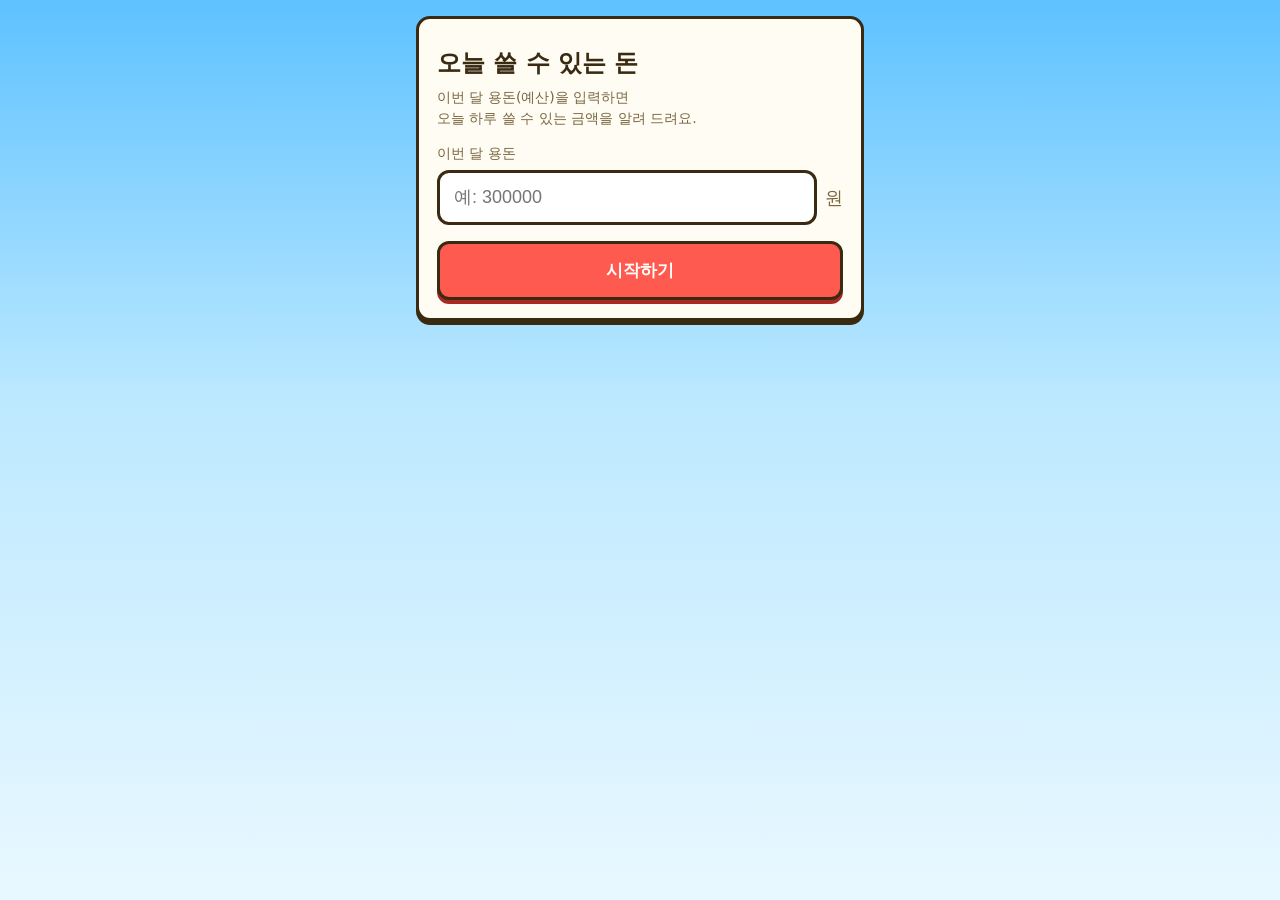
==== index.html @ b4792875 "디자인 테마 3종 추가(neon, fantasy, soft)와 3화면 비교 페이지, 달력 화면 샘플 Co-Authored-By: Claude <noreply@anthropic.co" ====
<!DOCTYPE html>
<html lang="ko">
<head>
  <meta charset="UTF-8">
  <meta name="viewport" content="width=device-width, initial-scale=1">
  <title>오늘 쓸 수 있는 돈</title>
  <link rel="stylesheet" href="style.css">
  <script>
    // 기본은 게임식 디자인(game). 주소 끝에 ?theme=toss | neon | fantasy | soft 를 붙이면 다른 디자인
    // neon / fantasy / soft 는 game.css(구조) 위에 자기 스타일 파일을 한 겹 더 입힌다.
    (function () {
      var t = new URLSearchParams(location.search).get("theme");
      if (t === "toss") return;
      var extra = { neon: 1, fantasy: 1, soft: 1 };
      var root = document.documentElement;
      function addCss(name) {
        var link = document.createElement("link");
        link.rel = "stylesheet";
        link.href = name + ".css";
        document.head.appendChild(link);
      }
      root.classList.add("theme-game");
      addCss("game");
      if (extra[t]) {
        root.classList.add("theme-" + t);
        addCss(t);
      }
    })();
  </script>
</head>
<body>
  <main class="app">

    <!-- 1) 첫 화면: 이번 달 예산 입력 -->
    <section id="setup" class="card" hidden>
      <h1>오늘 쓸 수 있는 돈</h1>
      <p class="hint">이번 달 용돈(예산)을 입력하면<br>오늘 하루 쓸 수 있는 금액을 알려 드려요.</p>
      <form id="budget-form">
        <label for="budget-input">이번 달 용돈</label>
        <div class="input-row">
          <input id="budget-input" type="text" inputmode="numeric" placeholder="예: 300000" autocomplete="off" required>
          <span class="unit">원</span>
        </div>
        <p id="budget-error" class="error" hidden></p>
        <button type="submit" class="primary">시작하기</button>
      </form>
    </section>

    <!-- 2) 메인 화면 -->
    <section id="main" hidden>
      <header class="top">
        <span id="today-label"></span>
        <button id="reset-budget" class="link" type="button">예산 다시 설정</button>
      </header>

      <div id="tab-today" class="tab-panel">
      <div class="card hero">
        <!-- 게임식 디자인에서만 보이는 캐릭터·말풍선 -->
        <div class="g-only g-npc" aria-hidden="true">
          <div class="g-face">
            <svg viewBox="0 0 60 60">
              <ellipse cx="20" cy="56" rx="8" ry="4" fill="#3a2a12"/>
              <ellipse cx="40" cy="56" rx="8" ry="4" fill="#3a2a12"/>
              <circle cx="30" cy="31" r="25" fill="#ff9a3c" stroke="#3a2a12" stroke-width="3"/>
              <circle cx="16" cy="38" r="4" fill="#ff6f61" opacity=".6"/>
              <circle cx="44" cy="38" r="4" fill="#ff6f61" opacity=".6"/>
              <ellipse class="g-eye" cx="22" cy="28" rx="3.2" ry="4.6" fill="#3a2a12"/>
              <ellipse class="g-eye" cx="38" cy="28" rx="3.2" ry="4.6" fill="#3a2a12"/>
              <circle cx="23" cy="26.5" r="1.2" fill="#fff"/>
              <circle cx="39" cy="26.5" r="1.2" fill="#fff"/>
              <g class="g-mouth m-ok"><path d="M22 40 Q30 49 38 40" fill="none" stroke="#3a2a12" stroke-width="3" stroke-linecap="round"/></g>
              <g class="g-mouth m-warn"><path d="M23 44 Q30 40 37 44" fill="none" stroke="#3a2a12" stroke-width="3" stroke-linecap="round"/><path d="M48 14 q3 4 0 7 q-3 -3 0 -7" fill="#6ecbff" stroke="#3a2a12" stroke-width="1.5"/></g>
              <g class="g-mouth m-bad"><path d="M23 46 Q30 38 37 46" fill="none" stroke="#3a2a12" stroke-width="3" stroke-linecap="round"/><path class="g-tear" d="M20 34 q3 5 0 8 q-3 -3 0 -8" fill="#6ecbff" stroke="#3a2a12" stroke-width="1.5"/></g>
            </svg>
          </div>
          <div id="g-bubble" class="g-bubble"></div>
        </div>
        <p class="hero-title">오늘 쓸 수 있는 돈</p>
        <p id="today-left" class="hero-amount">0원</p>
        <div id="bar" class="bar" role="progressbar" aria-label="오늘 한도 사용률" aria-valuemin="0" aria-valuemax="100" aria-valuenow="0">
          <div id="bar-fill" class="bar-fill"></div>
        </div>
        <div id="g-coins" class="g-only g-coins" aria-hidden="true"></div>
        <p id="bar-label" class="bar-label"></p>
        <p id="today-status" class="hero-status"></p>
        <div class="g-only g-course" aria-hidden="true">
          <p id="g-course-text" class="g-course-text"></p>
          <div class="g-road">
            <div id="g-done" class="g-done"></div>
            <div id="g-walker" class="g-walker">
              <svg viewBox="0 0 60 60"><circle cx="30" cy="32" r="24" fill="#ff9a3c" stroke="#3a2a12" stroke-width="5"/><circle cx="22" cy="28" r="4" fill="#3a2a12"/><circle cx="38" cy="28" r="4" fill="#3a2a12"/></svg>
            </div>
            <span class="g-flag">🚩</span>
          </div>
        </div>
      </div>

      <div class="card summary">
        <div><span>오늘 한도</span><strong id="today-limit">0원</strong></div>
        <div><span>오늘 쓴 돈</span><strong id="today-spent">0원</strong></div>
        <div><span>이번 달 남은 예산</span><strong id="month-left">0원</strong></div>
        <div><span>남은 일수(오늘 포함)</span><strong id="days-left">0일</strong></div>
      </div>

      <form id="expense-form" class="card">
        <h2 id="form-title">지출 기록하기</h2>
        <label for="expense-amount">금액</label>
        <div class="input-row">
          <input id="expense-amount" type="text" inputmode="numeric" placeholder="예: 4500" autocomplete="off" required>
          <span class="unit">원</span>
        </div>
        <label for="expense-category">카테고리</label>
        <select id="expense-category"></select>
        <label for="expense-memo">메모 (선택)</label>
        <input id="expense-memo" type="text" maxlength="30" placeholder="예: 점심 김밥" autocomplete="off">
        <label for="expense-date">날짜</label>
        <input id="expense-date" type="date" required>
        <p id="expense-error" class="error" hidden></p>
        <button id="expense-submit" type="submit" class="primary">추가</button>
        <button id="edit-cancel" type="button" class="secondary" hidden>수정 취소</button>
      </form>
      </div>

      <div id="tab-history" class="tab-panel" hidden>
      <div class="card">
        <h2>이번 달 지출</h2>
        <ul id="expense-list" class="list"></ul>
        <p id="empty-msg" class="hint">아직 기록한 지출이 없어요.</p>
      </div>
      </div>

      <div id="tab-stats" class="tab-panel" hidden>
      <div class="card" id="stats-card">
        <h2>이번 달 통계</h2>
        <p id="stats-empty" class="hint">지출을 기록하면 통계가 나와요.</p>
        <div id="stats-body">
          <div class="stats-top">
            <div><span>총 지출</span><strong id="stat-total">0원</strong></div>
            <div><span>하루 평균</span><strong id="stat-average">0원</strong></div>
            <div><span>가장 많이 쓴 날</span><strong id="stat-maxday">-</strong></div>
          </div>
          <h3>카테고리별</h3>
          <ul id="cat-stats" class="cat-list"></ul>
          <h3>일별 지출</h3>
          <div id="day-chart" class="day-chart"></div>
          <div id="day-axis" class="day-axis"><span>1일</span><span id="axis-mid"></span><span id="axis-last"></span></div>
        </div>
      </div>
      </div>

      <nav class="tabbar" aria-label="화면 이동">
        <button type="button" class="tab on" data-tab="today">오늘</button>
        <button type="button" class="tab" data-tab="history">내역</button>
        <button type="button" class="tab" data-tab="stats">통계</button>
      </nav>
    </section>

  </main>
  <script src="app.js"></script>
</body>
</html>
---- style.css ----
:root {
  --bg: #f3f5f9;
  --card: #ffffff;
  --text: #1c2430;
  --muted: #6b7686;
  --primary: #2563eb;
  --ok: #16a34a;
  --warn: #d97706;
  --bad: #dc2626;
  --line: #e3e8ef;
}

* { box-sizing: border-box; }

body {
  margin: 0;
  background: var(--bg);
  color: var(--text);
  font-family: "Malgun Gothic", "Apple SD Gothic Neo", system-ui, sans-serif;
  line-height: 1.5;
}

.app {
  max-width: 480px;
  margin: 0 auto;
  padding: 16px 16px 40px;
}

[hidden] { display: none !important; }

.card {
  background: var(--card);
  border-radius: 16px;
  padding: 18px;
  margin-bottom: 14px;
  box-shadow: 0 1px 3px rgba(20, 30, 50, 0.08);
}

h1 { font-size: 24px; margin: 8px 0 6px; }
h2 { font-size: 16px; margin: 0 0 12px; }

.hint { color: var(--muted); font-size: 14px; margin: 0 0 14px; }

label {
  display: block;
  font-size: 14px;
  color: var(--muted);
  margin: 12px 0 6px;
}

input {
  width: 100%;
  padding: 14px;
  font-size: 18px;
  border: 1px solid var(--line);
  border-radius: 12px;
  background: #fff;
  color: var(--text);
}

select {
  width: 100%;
  padding: 14px;
  font-size: 18px;
  font-family: inherit;
  border: 1px solid var(--line);
  border-radius: 12px;
  background: #fff;
  color: var(--text);
}

input:focus, select:focus { outline: 2px solid var(--primary); border-color: transparent; }

.input-row { display: flex; align-items: center; gap: 8px; }
.unit { font-size: 18px; color: var(--muted); }

button { font-family: inherit; cursor: pointer; }

button.primary {
  width: 100%;
  margin-top: 16px;
  padding: 15px;
  font-size: 17px;
  font-weight: 700;
  color: #fff;
  background: var(--primary);
  border: 0;
  border-radius: 12px;
}

button.primary:active { opacity: 0.85; }

button.link {
  background: none;
  border: 0;
  padding: 4px;
  color: var(--primary);
  font-size: 14px;
}

.error { color: var(--bad); font-size: 14px; margin: 10px 0 0; }

.top {
  display: flex;
  justify-content: space-between;
  align-items: center;
  padding: 4px 4px 12px;
  color: var(--muted);
  font-size: 14px;
}

.hero { text-align: center; padding: 26px 18px; }
.hero-title { margin: 0; color: var(--muted); font-size: 15px; }
.hero-amount { margin: 6px 0; font-size: 46px; font-weight: 800; letter-spacing: -1px; }
.hero-status { margin: 0; font-size: 14px; color: var(--muted); }
.bar {
  height: 12px;
  margin: 14px 4px 6px;
  background: var(--line);
  border-radius: 999px;
  overflow: hidden;
}
.bar-fill {
  height: 100%;
  width: 0;
  border-radius: 999px;
  background: var(--ok);
  transition: width 0.4s ease, background-color 0.4s ease;
}
.hero.warn .bar-fill { background: var(--warn); }
.hero.bad .bar-fill { background: var(--bad); }
.bar-label { margin: 0 0 6px; font-size: 13px; color: var(--muted); }
.hero.ok .hero-amount { color: var(--ok); }
.hero.warn .hero-amount { color: var(--warn); }
.hero.bad .hero-amount { color: var(--bad); }

.summary { display: grid; grid-template-columns: 1fr 1fr; gap: 14px 10px; }
.summary span { display: block; font-size: 12px; color: var(--muted); }
.summary strong { font-size: 17px; }

button.secondary {
  width: 100%;
  margin-top: 10px;
  padding: 13px;
  font-size: 16px;
  color: var(--muted);
  background: #fff;
  border: 1px solid var(--line);
  border-radius: 12px;
}

.list { list-style: none; margin: 0; padding: 0; }
.list li {
  display: flex;
  justify-content: space-between;
  align-items: center;
  gap: 10px;
  padding: 12px 2px;
  border-bottom: 1px solid var(--line);
  font-size: 15px;
}
.list li:last-child { border-bottom: 0; }
.list .info { min-width: 0; }
.list .date { color: var(--muted); margin-right: 8px; }
.list .tag {
  display: inline-block;
  padding: 1px 8px;
  font-size: 12px;
  color: var(--primary);
  background: #e8efff;
  border-radius: 999px;
}
.list .memo {
  color: var(--muted);
  font-size: 13px;
  overflow: hidden;
  text-overflow: ellipsis;
  white-space: nowrap;
}
.list .right { text-align: right; flex-shrink: 0; }
.list .actions { margin-top: 4px; }
.list .actions button {
  background: none;
  border: 0;
  padding: 2px 6px;
  font-size: 13px;
  color: var(--primary);
}
.list .actions button.danger { color: var(--bad); }
li.editing { background: #fff8e6; border-radius: 8px; }

/* 이번 달 통계 */
h3 { font-size: 14px; color: var(--muted); margin: 18px 0 8px; font-weight: 600; }

.stats-top { display: grid; grid-template-columns: 1fr 1fr 1.5fr; gap: 8px; }
.stats-top span { display: block; font-size: 12px; color: var(--muted); }
.stats-top strong { font-size: 14px; white-space: nowrap; }

.cat-list { list-style: none; margin: 0; padding: 0; }
.cat-list li { margin-bottom: 10px; }
.cat-row { display: flex; justify-content: space-between; font-size: 14px; margin-bottom: 4px; }
.cat-row .pct { color: var(--muted); margin-left: 6px; font-size: 12px; }
.cat-track { height: 8px; background: var(--line); border-radius: 999px; overflow: hidden; }
.cat-fill { height: 100%; background: var(--primary); border-radius: 999px; }

.day-chart {
  display: flex;
  align-items: flex-end;
  gap: 2px;
  height: 110px;
  padding-top: 6px;
}
.day-bar {
  flex: 1;
  min-height: 3px;
  background: #bcd0fb;
  border-radius: 3px 3px 0 0;
}
.day-bar.zero { background: var(--line); }
.day-bar.today { background: var(--primary); }
.day-axis { display: flex; justify-content: space-between; font-size: 11px; color: var(--muted); margin-top: 4px; }

/* 게임식 디자인 전용 요소는 기본(토스식)에서 숨김 (game.css 에서 보이게 함) */
.g-only { display: none; }

/* 하단 탭 (오늘 / 내역 / 통계) */
.app { padding-bottom: 96px; }
.tabbar {
  position: fixed;
  left: 0;
  right: 0;
  bottom: 0;
  z-index: 10;
  display: flex;
  max-width: 480px;
  margin: 0 auto;
  background: #fff;
  border-top: 1px solid var(--line);
  padding-bottom: env(safe-area-inset-bottom);
}
.tab {
  flex: 1;
  padding: 16px 0;
  font-size: 16px;
  font-weight: 600;
  color: var(--muted);
  background: none;
  border: 0;
  border-top: 3px solid transparent;
}
.tab.on { color: var(--primary); border-top-color: var(--primary); }
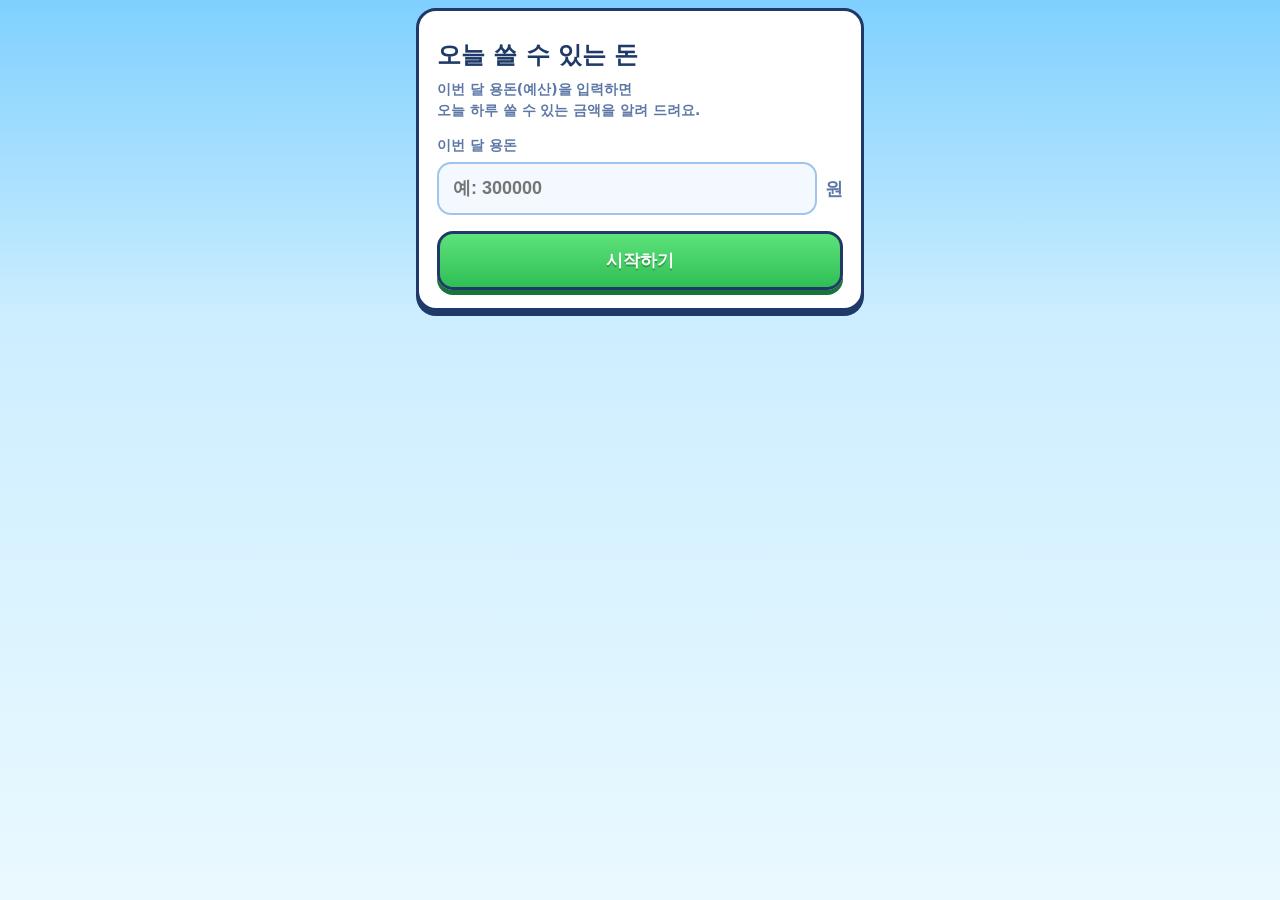
==== commit bb88fd85: "모험가 장면 디자인(adventure) 추가: Kenney CC0 캐릭터·배경, 게임 HUD, 아래에서 올라오는 지출 입력창, 기본 디자인으로 설정 Co-Authored-By: C" ====
--- a/index.html
+++ b/index.html
@@ -18,6 +18,12 @@
         link.rel = "stylesheet";
         link.href = name + ".css";
         document.head.appendChild(link);
+      }
+      // adventure: 장면(캐릭터가 달리는 초원)과 하단 입력창이 있는 게임 화면 디자인. 단독으로 쓰는 스타일 파일.
+      if (t === "adventure" || !t) {
+        root.classList.add("theme-adventure");
+        addCss("adventure");
+        return;
       }
       root.classList.add("theme-game");
       addCss("game");
@@ -54,6 +60,24 @@
       </header>
 
       <div id="tab-today" class="tab-panel">
+      <!-- adventure 디자인 전용: 캐릭터가 달리는 장면 (다른 디자인에서는 숨김) -->
+      <div id="a-scene" class="a-only a-scene">
+        <div class="a-hud">
+          <span id="a-date" class="a-pill"></span>
+          <span id="a-days" class="a-pill"></span>
+          <span id="a-month" class="a-pill a-pill-coin"></span>
+        </div>
+        <p id="a-label" class="a-label">오늘 쓸 수 있는 돈</p>
+        <p id="a-amount" class="a-amount">0원</p>
+        <div id="a-coins" class="a-coins" aria-hidden="true"></div>
+        <img id="a-hero" class="a-hero" alt="" src="assets/hero/character_maleAdventurer_idle.png">
+        <div id="a-bubble" class="a-bubble"></div>
+        <div class="a-course" aria-hidden="true">
+          <span id="a-course-text" class="a-course-text"></span>
+          <div class="a-track"><i id="a-track-fill"></i><img id="a-track-hero" alt="" src="assets/hero/character_maleAdventurer_idle.png"><b class="a-flag">🚩</b></div>
+        </div>
+        <div class="a-vignette"></div>
+      </div>
       <div class="card hero">
         <!-- 게임식 디자인에서만 보이는 캐릭터·말풍선 -->
         <div class="g-only g-npc" aria-hidden="true">
@@ -102,7 +126,10 @@
         <div><span>남은 일수(오늘 포함)</span><strong id="days-left">0일</strong></div>
       </div>
 
+      <button id="a-fab" type="button" class="a-only a-fab">＋ 지출 기록하기</button>
+      <div id="a-backdrop" class="a-only a-backdrop"></div>
       <form id="expense-form" class="card">
+        <button id="sheet-close" type="button" class="a-only a-close" aria-label="닫기">×</button>
         <h2 id="form-title">지출 기록하기</h2>
         <label for="expense-amount">금액</label>
         <div class="input-row">
--- a/style.css
+++ b/style.css
@@ -222,6 +222,7 @@
 
 /* 게임식 디자인 전용 요소는 기본(토스식)에서 숨김 (game.css 에서 보이게 함) */
 .g-only { display: none; }
+.a-only { display: none; }
 
 /* 하단 탭 (오늘 / 내역 / 통계) */
 .app { padding-bottom: 96px; }
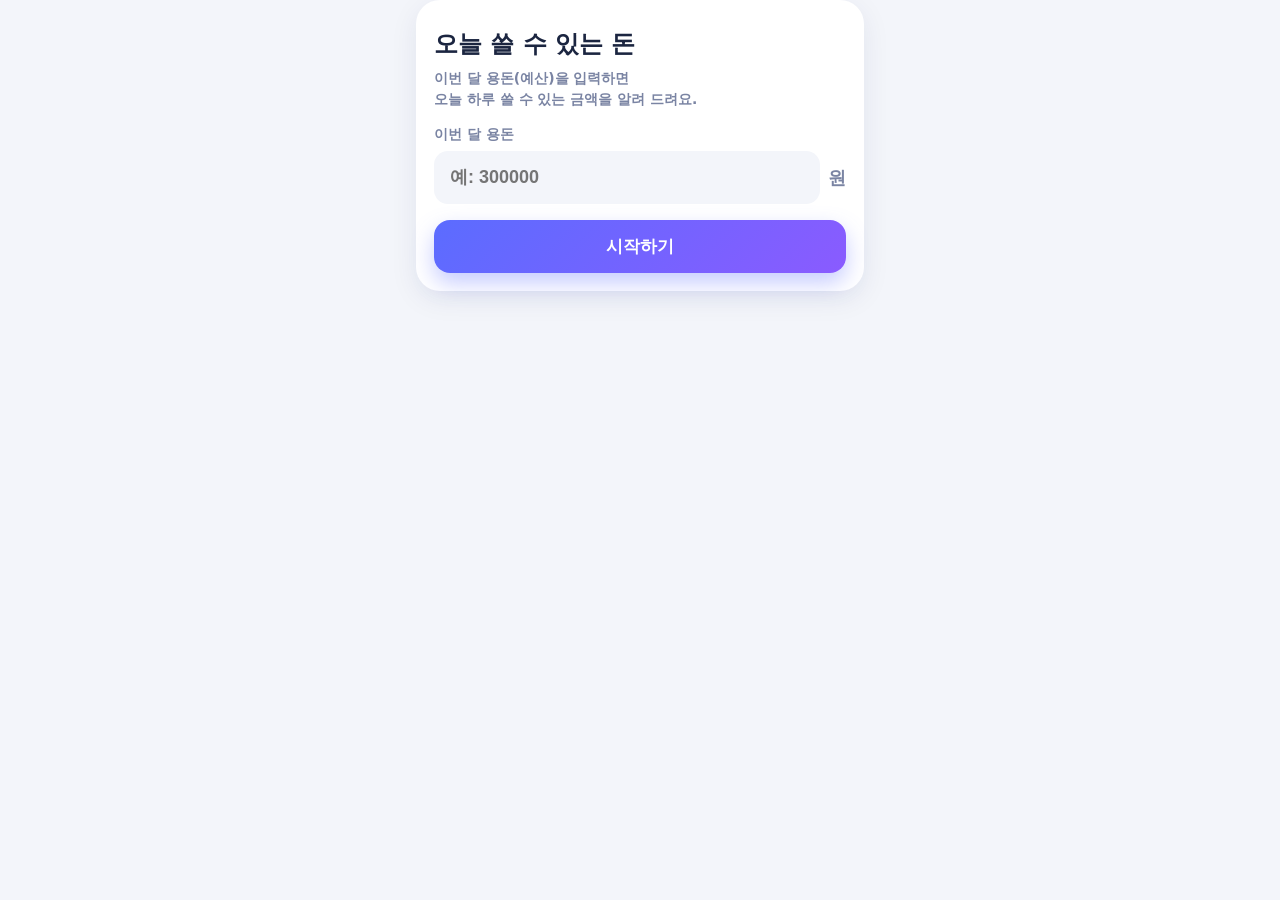
==== commit e7390f18: "차분한 디자인(calm)을 기본으로: 요소를 줄이고 숫자 하나에 시선이 가도록 정리 Co-Authored-By: Claude <noreply@anthropic.com>" ====
--- a/index.html
+++ b/index.html
@@ -20,7 +20,14 @@
         document.head.appendChild(link);
       }
       // adventure: 장면(캐릭터가 달리는 초원)과 하단 입력창이 있는 게임 화면 디자인. 단독으로 쓰는 스타일 파일.
-      if (t === "adventure" || !t) {
+      // calm: adventure 와 같은 장면을 더 차분하고 정돈된 모습으로 덮어쓴 버전 (기본 디자인)
+      if (t === "calm" || !t) {
+        root.classList.add("theme-adventure", "theme-calm");
+        addCss("adventure");
+        addCss("calm");
+        return;
+      }
+      if (t === "adventure") {
         root.classList.add("theme-adventure");
         addCss("adventure");
         return;
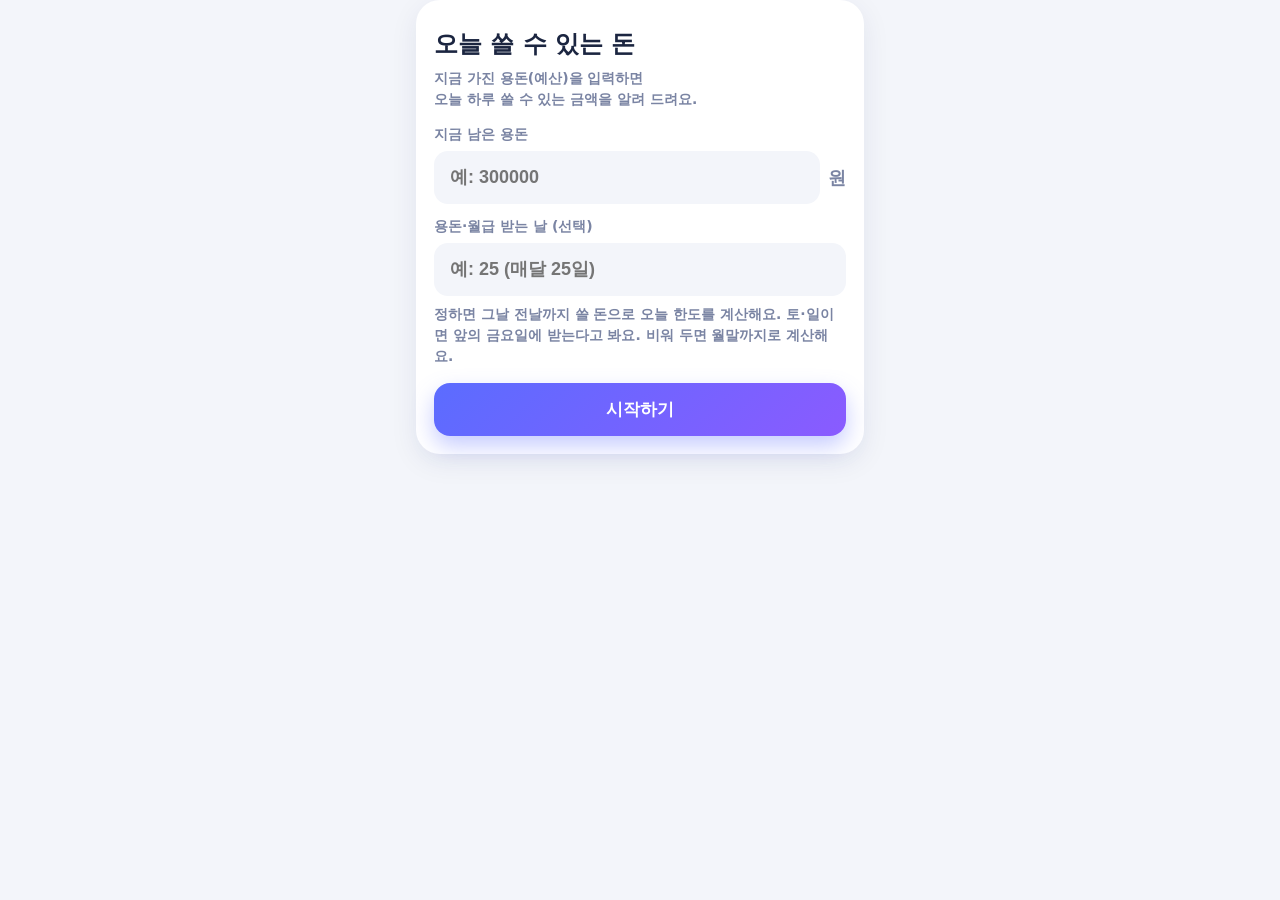
==== commit d1ed2e00: "용돈일 스토리: 캐릭터가 보물상자(용돈일)를 향해 달림, 용돈일 입력, 용돈일 기준 한도 계산과 도착 안내 Co-Authored-By: Claude <noreply@anthropi" ====
--- a/index.html
+++ b/index.html
@@ -4,7 +4,8 @@
   <meta charset="UTF-8">
   <meta name="viewport" content="width=device-width, initial-scale=1">
   <title>오늘 쓸 수 있는 돈</title>
-  <link rel="stylesheet" href="style.css">
+  <link rel="stylesheet" href="style.css?v=20261127e">
+  <script>window.APP_VERSION = "20261127e";</script>
   <script>
     // 기본은 게임식 디자인(game). 주소 끝에 ?theme=toss | neon | fantasy | soft 를 붙이면 다른 디자인
     // neon / fantasy / soft 는 game.css(구조) 위에 자기 스타일 파일을 한 겹 더 입힌다.
@@ -16,7 +17,7 @@
       function addCss(name) {
         var link = document.createElement("link");
         link.rel = "stylesheet";
-        link.href = name + ".css";
+        link.href = name + ".css?v=" + window.APP_VERSION;
         document.head.appendChild(link);
       }
       // adventure: 장면(캐릭터가 달리는 초원)과 하단 입력창이 있는 게임 화면 디자인. 단독으로 쓰는 스타일 파일.
@@ -47,13 +48,17 @@
     <!-- 1) 첫 화면: 이번 달 예산 입력 -->
     <section id="setup" class="card" hidden>
       <h1>오늘 쓸 수 있는 돈</h1>
-      <p class="hint">이번 달 용돈(예산)을 입력하면<br>오늘 하루 쓸 수 있는 금액을 알려 드려요.</p>
+      <p id="setup-note" class="setup-note" hidden>🎉 용돈이 들어오는 날이에요! 새 용돈을 입력해 주세요.</p>
+      <p class="hint">지금 가진 용돈(예산)을 입력하면<br>오늘 하루 쓸 수 있는 금액을 알려 드려요.</p>
       <form id="budget-form">
-        <label for="budget-input">이번 달 용돈</label>
+        <label for="budget-input">지금 남은 용돈</label>
         <div class="input-row">
           <input id="budget-input" type="text" inputmode="numeric" placeholder="예: 300000" autocomplete="off" required>
           <span class="unit">원</span>
         </div>
+        <label for="payday-input">용돈·월급 받는 날 (선택)</label>
+        <input id="payday-input" type="number" inputmode="numeric" min="1" max="31" placeholder="예: 25 (매달 25일)">
+        <p class="hint" style="margin:8px 0 0">정하면 그날 전날까지 쓸 돈으로 오늘 한도를 계산해요. 토·일이면 앞의 금요일에 받는다고 봐요. 비워 두면 월말까지로 계산해요.</p>
         <p id="budget-error" class="error" hidden></p>
         <button type="submit" class="primary">시작하기</button>
       </form>
@@ -69,6 +74,21 @@
       <div id="tab-today" class="tab-panel">
       <!-- adventure 디자인 전용: 캐릭터가 달리는 장면 (다른 디자인에서는 숨김) -->
       <div id="a-scene" class="a-only a-scene">
+        <!-- 겹겹이 다른 속도로 흘러가는 배경 (calm 디자인에서만 보임) -->
+        <div class="a-layers" aria-hidden="true">
+          <i class="ly ly-sun"></i>
+          <img class="ly-cloud lc1" alt="" src="assets/bg/layers/cloud1.png">
+          <img class="ly-cloud lc2" alt="" src="assets/bg/layers/cloud3.png">
+          <img class="ly-cloud lc3" alt="" src="assets/bg/layers/cloud5.png">
+          <i class="ly ly-far"></i>
+          <i class="ly ly-mid"></i>
+          <i class="ly ly-near"></i>
+          <div class="ly-trees">
+            <div class="tile"><img alt="" src="assets/bg/layers/tree.png"><img alt="" src="assets/bg/layers/treeLong.png"><img alt="" src="assets/bg/layers/tree.png"><img alt="" src="assets/bg/layers/treeLong.png"></div>
+            <div class="tile"><img alt="" src="assets/bg/layers/tree.png"><img alt="" src="assets/bg/layers/treeLong.png"><img alt="" src="assets/bg/layers/tree.png"><img alt="" src="assets/bg/layers/treeLong.png"></div>
+          </div>
+          <i class="ly ly-ground"></i>
+        </div>
         <div class="a-hud">
           <span id="a-date" class="a-pill"></span>
           <span id="a-days" class="a-pill"></span>
@@ -77,11 +97,16 @@
         <p id="a-label" class="a-label">오늘 쓸 수 있는 돈</p>
         <p id="a-amount" class="a-amount">0원</p>
         <div id="a-coins" class="a-coins" aria-hidden="true"></div>
-        <img id="a-hero" class="a-hero" alt="" src="assets/hero/character_maleAdventurer_idle.png">
+        <img id="a-hero" class="a-hero" alt="" src="assets/hero/femaleAdventurer/character_femaleAdventurer_idle.png">
+        <div id="a-goal" class="a-goal" hidden>
+          <span id="a-goal-label" class="a-goal-label"></span>
+          <svg viewBox="0 0 64 56" aria-hidden="true"><rect x="6" y="24" width="52" height="28" rx="4" fill="#b8742a" stroke="#6b3d12" stroke-width="3"/><path d="M6 28 Q6 8 32 8 Q58 8 58 28 Z" fill="#d68a36" stroke="#6b3d12" stroke-width="3"/><path d="M6 28 H58" stroke="#6b3d12" stroke-width="3"/><rect x="26" y="23" width="12" height="15" rx="2" fill="#ffd23f" stroke="#6b3d12" stroke-width="2.5"/><circle cx="32" cy="31" r="2" fill="#6b3d12"/></svg>
+          <i class="spark s1"></i><i class="spark s2"></i><i class="spark s3"></i>
+        </div>
         <div id="a-bubble" class="a-bubble"></div>
         <div class="a-course" aria-hidden="true">
           <span id="a-course-text" class="a-course-text"></span>
-          <div class="a-track"><i id="a-track-fill"></i><img id="a-track-hero" alt="" src="assets/hero/character_maleAdventurer_idle.png"><b class="a-flag">🚩</b></div>
+          <div class="a-track"><i id="a-track-fill"></i><img id="a-track-hero" alt="" src="assets/hero/femaleAdventurer/character_femaleAdventurer_idle.png"><span class="a-flag a-flag-chest"><svg viewBox="0 0 64 56" aria-hidden="true"><rect x="6" y="24" width="52" height="28" rx="4" fill="#b8742a" stroke="#6b3d12" stroke-width="3"/><path d="M6 28 Q6 8 32 8 Q58 8 58 28 Z" fill="#d68a36" stroke="#6b3d12" stroke-width="3"/><path d="M6 28 H58" stroke="#6b3d12" stroke-width="3"/><rect x="26" y="23" width="12" height="15" rx="2" fill="#ffd23f" stroke="#6b3d12" stroke-width="2.5"/><circle cx="32" cy="31" r="2" fill="#6b3d12"/></svg></span></div>
         </div>
         <div class="a-vignette"></div>
       </div>
@@ -129,12 +154,12 @@
       <div class="card summary">
         <div><span>오늘 한도</span><strong id="today-limit">0원</strong></div>
         <div><span>오늘 쓴 돈</span><strong id="today-spent">0원</strong></div>
-        <div><span>이번 달 남은 예산</span><strong id="month-left">0원</strong></div>
-        <div><span>남은 일수(오늘 포함)</span><strong id="days-left">0일</strong></div>
+        <div><span id="month-left-label">이번 달 남은 예산</span><strong id="month-left">0원</strong></div>
+        <div><span id="days-left-label">남은 일수(오늘 포함)</span><strong id="days-left">0일</strong></div>
+        <p id="reserved-note" class="reserved-note" hidden></p>
       </div>
 
       <button id="a-fab" type="button" class="a-only a-fab">＋ 지출 기록하기</button>
-      <div id="a-backdrop" class="a-only a-backdrop"></div>
       <form id="expense-form" class="card">
         <button id="sheet-close" type="button" class="a-only a-close" aria-label="닫기">×</button>
         <h2 id="form-title">지출 기록하기</h2>
@@ -155,6 +180,75 @@
       </form>
       </div>
 
+      <div id="tab-calendar" class="tab-panel" hidden>
+        <div class="card">
+          <h2 id="cal-title">이번 달</h2>
+          <div id="cal-grid" class="cal-grid"></div>
+          <div class="cal-legend">
+            <span><i class="dot fix"></i> 고정지출</span>
+            <span><i class="dot big"></i> 지출 많은 날</span>
+            <span><i class="dot spent"></i> 쓴 날</span>
+          </div>
+          <div id="cal-detail" class="cal-detail"></div>
+        </div>
+
+        <div class="card">
+          <h2>이번 달 일정</h2>
+          <ul id="sched-list" class="sched"></ul>
+          <p id="sched-empty" class="hint">등록한 일정이 없어요. 매달 나가는 돈이나 친구 약속처럼 돈을 많이 쓸 날을 적어 두면, 그만큼을 미리 빼고 오늘 한도를 계산해 줘요.</p>
+          <div class="add-row">
+            <button id="add-fixed" type="button" class="secondary">＋ 고정지출 추가</button>
+            <button id="add-planned" type="button" class="secondary">＋ 지출 많은 날 추가</button>
+          </div>
+        </div>
+
+        <form id="fixed-form" class="card sheet">
+          <button id="fixed-close" type="button" class="a-only a-close" aria-label="닫기">×</button>
+          <h2 id="fixed-title">고정지출 추가하기</h2>
+          <label for="fixed-name">이름</label>
+          <input id="fixed-name" type="text" maxlength="12" placeholder="예: 통신비" autocomplete="off">
+          <label for="fixed-amount">예정 금액 (달마다 달라도 괜찮아요)</label>
+          <div class="input-row">
+            <input id="fixed-amount" type="text" inputmode="numeric" placeholder="예: 55000" autocomplete="off">
+            <span class="unit">원</span>
+          </div>
+          <label for="fixed-day">매달 몇 일에 나가요?</label>
+          <input id="fixed-day" type="number" inputmode="numeric" min="1" max="31" placeholder="예: 15">
+          <p class="hint" style="margin:8px 0 0">토·일이면 돌아오는 월요일로 옮겨요.</p>
+          <p id="fixed-error" class="error" hidden></p>
+          <button type="submit" class="primary">저장</button>
+        </form>
+
+        <form id="planned-form" class="card sheet">
+          <button id="planned-close" type="button" class="a-only a-close" aria-label="닫기">×</button>
+          <h2 id="planned-title">지출 많은 날 추가하기</h2>
+          <label for="planned-memo">무슨 날인가요? (선택)</label>
+          <input id="planned-memo" type="text" maxlength="20" placeholder="예: 친구 약속" autocomplete="off">
+          <label for="planned-date">날짜</label>
+          <input id="planned-date" type="date">
+          <label for="planned-amount">예상 금액</label>
+          <div class="input-row">
+            <input id="planned-amount" type="text" inputmode="numeric" placeholder="예: 30000" autocomplete="off">
+            <span class="unit">원</span>
+          </div>
+          <p id="planned-error" class="error" hidden></p>
+          <button type="submit" class="primary">저장</button>
+        </form>
+
+        <form id="confirm-form" class="card sheet">
+          <button id="confirm-close" type="button" class="a-only a-close" aria-label="닫기">×</button>
+          <h2 id="confirm-title">실제 금액</h2>
+          <p id="confirm-hint" class="hint"></p>
+          <div class="input-row">
+            <input id="confirm-amount" type="text" inputmode="numeric" autocomplete="off">
+            <span class="unit">원</span>
+          </div>
+          <p id="confirm-error" class="error" hidden></p>
+          <button type="submit" class="primary">이 금액으로 확인</button>
+          <button id="confirm-keep" type="button" class="secondary">예정액 그대로</button>
+        </form>
+      </div>
+
       <div id="tab-history" class="tab-panel" hidden>
       <div class="card">
         <h2>이번 달 지출</h2>
@@ -182,14 +276,17 @@
       </div>
       </div>
 
+      <div id="a-backdrop" class="a-only a-backdrop"></div>
+
       <nav class="tabbar" aria-label="화면 이동">
         <button type="button" class="tab on" data-tab="today">오늘</button>
+        <button type="button" class="tab" data-tab="calendar">달력</button>
         <button type="button" class="tab" data-tab="history">내역</button>
         <button type="button" class="tab" data-tab="stats">통계</button>
       </nav>
     </section>
 
   </main>
-  <script src="app.js"></script>
+  <script src="app.js?v=20261127e"></script>
 </body>
 </html>
--- a/style.css
+++ b/style.css
@@ -223,6 +223,7 @@
 /* 게임식 디자인 전용 요소는 기본(토스식)에서 숨김 (game.css 에서 보이게 함) */
 .g-only { display: none; }
 .a-only { display: none; }
+.a-layers { display: none; }
 
 /* 하단 탭 (오늘 / 내역 / 통계) */
 .app { padding-bottom: 96px; }
@@ -250,3 +251,59 @@
   border-top: 3px solid transparent;
 }
 .tab.on { color: var(--primary); border-top-color: var(--primary); }
+
+/* ===== 달력 탭 (기본 모양. 디자인별 색은 각 테마 파일에서 덮어씀) ===== */
+.cal-grid { display: grid; grid-template-columns: repeat(7, 1fr); gap: 4px; }
+.cal-dow { text-align: center; font-size: 12px; font-weight: 700; color: var(--muted); padding-bottom: 2px; }
+.cal-dow:first-child { color: var(--bad); }
+.cal-dow:nth-child(7) { color: var(--primary); }
+.cal-cell {
+  position: relative;
+  aspect-ratio: 1 / 1.08;
+  padding: 3px 4px;
+  font-family: inherit;
+  font-size: 13px;
+  font-weight: 700;
+  text-align: left;
+  color: var(--text);
+  background: #fff;
+  border: 1px solid var(--line);
+  border-radius: 10px;
+  cursor: pointer;
+}
+.cal-cell.empty { visibility: hidden; }
+.cal-cell.past { color: #aab2c4; background: #f7f8fb; }
+.cal-cell.today { border: 2px solid var(--primary); }
+.cal-cell.sel { outline: 3px solid rgba(37, 99, 235, 0.35); outline-offset: 1px; }
+.cal-marks { position: absolute; left: 0; right: 0; bottom: 5px; display: flex; gap: 2px; justify-content: center; }
+.dot { display: inline-block; width: 8px; height: 8px; border-radius: 50%; vertical-align: middle; }
+.dot.fix { background: #4f7cff; }
+.dot.big { background: #ff5a6a; }
+.dot.spent { background: #c3cad8; }
+.cal-legend { display: flex; gap: 14px; flex-wrap: wrap; margin-top: 10px; font-size: 12px; color: var(--muted); }
+.cal-detail { margin-top: 12px; padding: 12px; background: #f6f8fc; border-radius: 14px; font-size: 14px; }
+.cal-line { margin: 6px 0 0; }
+.cal-detail button.link { display: block; margin-top: 8px; padding: 0; }
+
+.sched { list-style: none; margin: 0; padding: 0; }
+.sched li { display: flex; align-items: center; gap: 10px; padding: 12px 2px; border-bottom: 1px solid var(--line); font-size: 15px; }
+.sched li:last-child { border-bottom: 0; }
+.sched .when { min-width: 38px; font-weight: 800; }
+.sched .what { flex: 1; min-width: 0; font-weight: 700; }
+.sched .what small, .sched .right small { display: block; font-size: 11px; font-weight: 500; color: var(--muted); }
+.sched .right { text-align: right; flex-shrink: 0; }
+.sched .right small.ok { color: var(--ok); font-weight: 700; }
+.sched .actions { display: block; margin-top: 2px; }
+.sched .actions button { background: none; border: 0; padding: 2px 6px; font-size: 13px; color: var(--muted); font-weight: 700; }
+.sched .actions button.danger { color: var(--bad); }
+button.mini { margin-top: 4px; padding: 5px 10px; font-size: 12px; font-weight: 800; color: #fff; background: var(--primary); border: 0; border-radius: 999px; }
+.add-row { display: grid; grid-template-columns: 1fr 1fr; gap: 8px; }
+.reserved-note { grid-column: 1 / -1; margin: 0; font-size: 12px; color: var(--muted); }
+
+/* 달력 탭 버튼에 "실제 금액을 확인해 주세요" 알림 점 */
+.tab { position: relative; }
+.tab.alert:after { content: ""; position: absolute; top: 8px; right: calc(50% - 26px); width: 8px; height: 8px; border-radius: 50%; background: #ff4d5e; }
+
+/* 용돈일 안내 / 목적지 */
+.setup-note { margin: 0 0 12px; padding: 10px 12px; font-size: 14px; font-weight: 800; color: var(--text); background: #fff6d6; border-radius: 12px; }
+.a-goal { display: none; }
